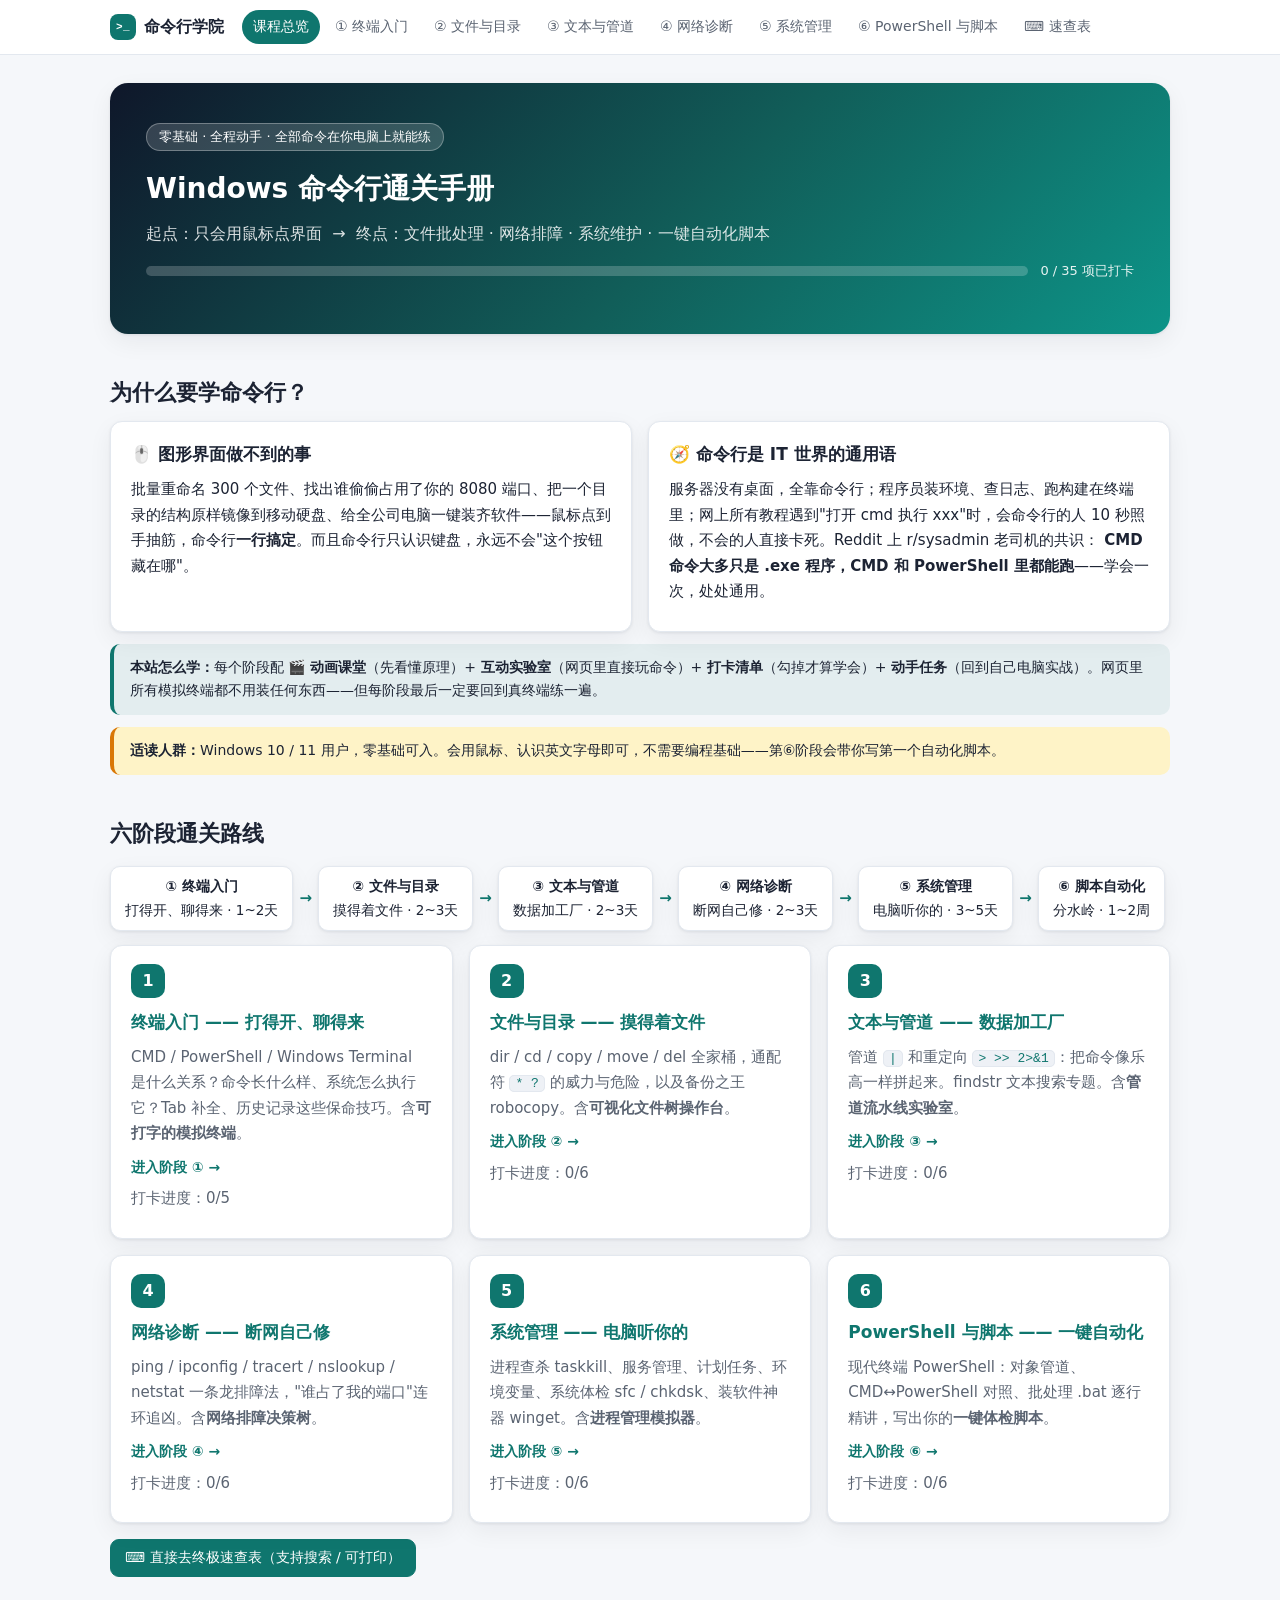
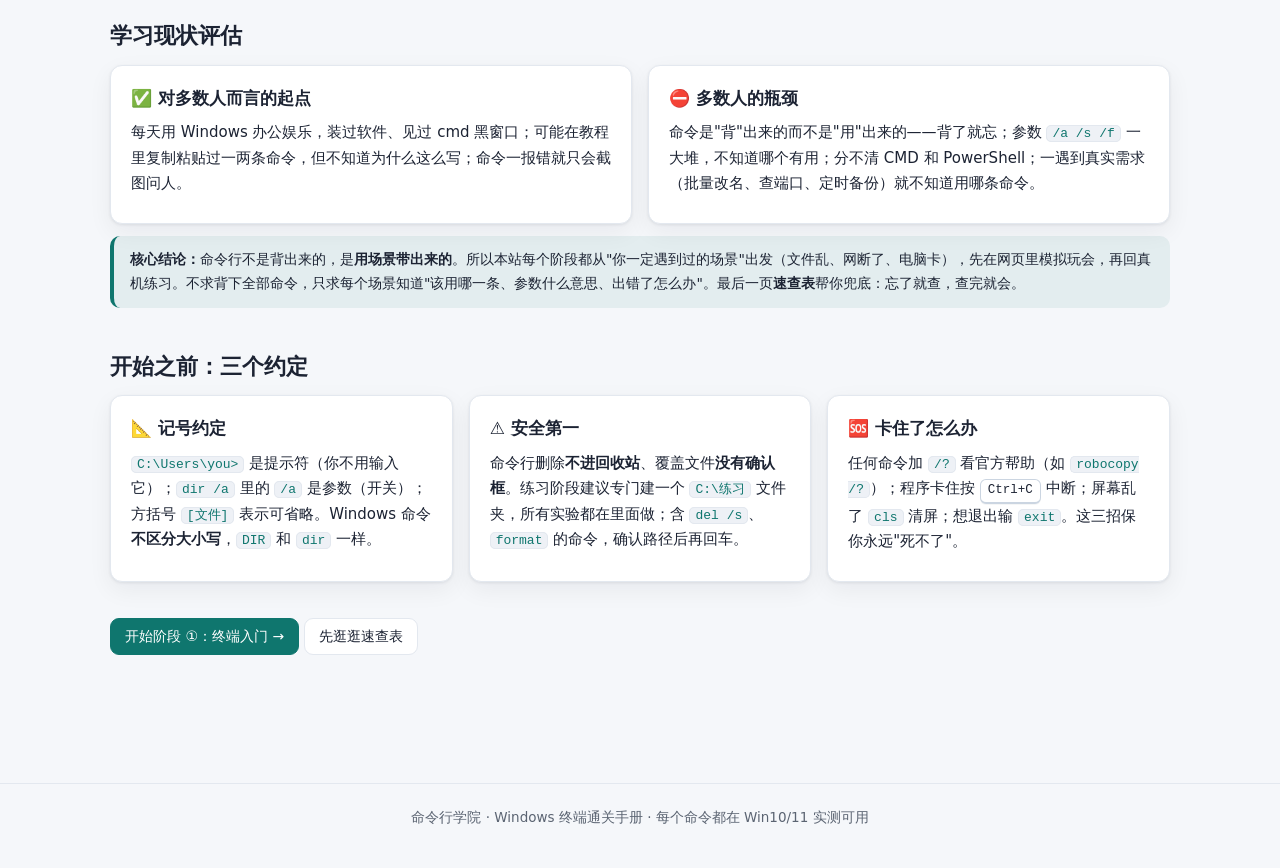
==== index.html @ 2fa5308b "init：命令行学院 · Windows 命令行交互式教学站（8 页静态站）" ====
<!DOCTYPE html>
<html lang="zh-CN">
<head>
<meta charset="UTF-8">
<meta name="viewport" content="width=device-width, initial-scale=1.0">
<title>命令行学院 · Windows 终端通关手册</title>
<link rel="stylesheet" href="assets/style.css">
</head>
<body>

<header class="topbar">
  <div class="bar">
    <span class="brand"><span class="logo">&gt;_</span>命令行学院</span>
    <nav class="nav">
      <a href="index.html">课程总览</a>
      <a href="stage1.html">① 终端入门</a>
      <a href="stage2.html">② 文件与目录</a>
      <a href="stage3.html">③ 文本与管道</a>
      <a href="stage4.html">④ 网络诊断</a>
      <a href="stage5.html">⑤ 系统管理</a>
      <a href="stage6.html">⑥ PowerShell 与脚本</a>
      <a href="cheatsheet.html">⌨ 速查表</a>
    </nav>
  </div>
</header>

<main class="wrap">

  <section class="hero">
    <span class="tag">零基础 · 全程动手 · 全部命令在你电脑上就能练</span>
    <h1>Windows 命令行通关手册</h1>
    <p class="lead">起点：只会用鼠标点界面&nbsp;&nbsp;→&nbsp;&nbsp;终点：文件批处理 · 网络排障 · 系统维护 · 一键自动化脚本</p>
    <div class="pwrap">
      <div class="progress"><div class="fill" data-progress-bar="all"></div></div>
      <span class="plabel" data-progress-label="all">0 / 35 项已打卡</span>
    </div>
  </section>

  <section class="section">
    <h2>为什么要学命令行？</h2>
    <div class="grid g2">
      <div class="card">
        <h3>🖱️ 图形界面做不到的事</h3>
        <p>批量重命名 300 个文件、找出谁偷偷占用了你的 8080 端口、把一个目录的结构原样镜像到移动硬盘、给全公司电脑一键装齐软件——鼠标点到手抽筋，命令行<b>一行搞定</b>。而且命令行只认识键盘，永远不会"这个按钮藏在哪"。</p>
      </div>
      <div class="card">
        <h3>🧭 命令行是 IT 世界的通用语</h3>
        <p>服务器没有桌面，全靠命令行；程序员装环境、查日志、跑构建在终端里；网上所有教程遇到"打开 cmd 执行 xxx"时，会命令行的人 10 秒照做，不会的人直接卡死。Reddit 上 r/sysadmin 老司机的共识：<b> CMD 命令大多只是 .exe 程序，CMD 和 PowerShell 里都能跑</b>——学会一次，处处通用。</p>
      </div>
    </div>
    <div class="callout info">
      <b>本站怎么学：</b>每个阶段配 <b>🎬 动画课堂</b>（先看懂原理）+ <b>互动实验室</b>（网页里直接玩命令）+ <b>打卡清单</b>（勾掉才算学会）+ <b>动手任务</b>（回到自己电脑实战）。网页里所有模拟终端都不用装任何东西——但每阶段最后一定要回到真终端练一遍。
    </div>
    <div class="callout warn">
      <b>适读人群：</b>Windows 10 / 11 用户，零基础可入。会用鼠标、认识英文字母即可，不需要编程基础——第⑥阶段会带你写第一个自动化脚本。
    </div>
  </section>

  <section class="section">
    <h2>六阶段通关路线</h2>
    <div class="flow">
      <span class="fnode"><b>① 终端入门</b>打得开、聊得来 · 1~2天</span><span class="farrow">→</span>
      <span class="fnode"><b>② 文件与目录</b>摸得着文件 · 2~3天</span><span class="farrow">→</span>
      <span class="fnode"><b>③ 文本与管道</b>数据加工厂 · 2~3天</span><span class="farrow">→</span>
      <span class="fnode"><b>④ 网络诊断</b>断网自己修 · 2~3天</span><span class="farrow">→</span>
      <span class="fnode"><b>⑤ 系统管理</b>电脑听你的 · 3~5天</span><span class="farrow">→</span>
      <span class="fnode"><b>⑥ 脚本自动化</b>分水岭 · 1~2周</span>
    </div>
    <div class="grid g3">
      <a class="card stagecard" href="stage1.html">
        <span class="num">1</span>
        <h3>终端入门 —— 打得开、聊得来</h3>
        <p class="muted">CMD / PowerShell / Windows Terminal 是什么关系？命令长什么样、系统怎么执行它？Tab 补全、历史记录这些保命技巧。含<b>可打字的模拟终端</b>。</p>
        <span class="go">进入阶段 ① →</span>
        <p class="muted" style="margin-top:6px">打卡进度：<span data-stage-progress="1">0/5</span></p>
      </a>
      <a class="card stagecard" href="stage2.html">
        <span class="num">2</span>
        <h3>文件与目录 —— 摸得着文件</h3>
        <p class="muted">dir / cd / copy / move / del 全家桶，通配符 <code class="inline">* ?</code> 的威力与危险，以及备份之王 robocopy。含<b>可视化文件树操作台</b>。</p>
        <span class="go">进入阶段 ② →</span>
        <p class="muted" style="margin-top:6px">打卡进度：<span data-stage-progress="2">0/6</span></p>
      </a>
      <a class="card stagecard" href="stage3.html">
        <span class="num">3</span>
        <h3>文本与管道 —— 数据加工厂</h3>
        <p class="muted">管道 <code class="inline">|</code> 和重定向 <code class="inline">&gt; &gt;&gt; 2&gt;&amp;1</code>：把命令像乐高一样拼起来。findstr 文本搜索专题。含<b>管道流水线实验室</b>。</p>
        <span class="go">进入阶段 ③ →</span>
        <p class="muted" style="margin-top:6px">打卡进度：<span data-stage-progress="3">0/6</span></p>
      </a>
      <a class="card stagecard" href="stage4.html">
        <span class="num">4</span>
        <h3>网络诊断 —— 断网自己修</h3>
        <p class="muted">ping / ipconfig / tracert / nslookup / netstat 一条龙排障法，"谁占了我的端口"连环追凶。含<b>网络排障决策树</b>。</p>
        <span class="go">进入阶段 ④ →</span>
        <p class="muted" style="margin-top:6px">打卡进度：<span data-stage-progress="4">0/6</span></p>
      </a>
      <a class="card stagecard" href="stage5.html">
        <span class="num">5</span>
        <h3>系统管理 —— 电脑听你的</h3>
        <p class="muted">进程查杀 taskkill、服务管理、计划任务、环境变量、系统体检 sfc / chkdsk、装软件神器 winget。含<b>进程管理模拟器</b>。</p>
        <span class="go">进入阶段 ⑤ →</span>
        <p class="muted" style="margin-top:6px">打卡进度：<span data-stage-progress="5">0/6</span></p>
      </a>
      <a class="card stagecard" href="stage6.html">
        <span class="num">6</span>
        <h3>PowerShell 与脚本 —— 一键自动化</h3>
        <p class="muted">现代终端 PowerShell：对象管道、CMD↔PowerShell 对照、批处理 .bat 逐行精讲，写出你的<b>一键体检脚本</b>。</p>
        <span class="go">进入阶段 ⑥ →</span>
        <p class="muted" style="margin-top:6px">打卡进度：<span data-stage-progress="6">0/6</span></p>
      </a>
    </div>
    <p style="margin-top:16px">
      <a class="btn primary" href="cheatsheet.html">⌨ 直接去终极速查表（支持搜索 / 可打印）</a>
    </p>
  </section>

  <section class="section">
    <h2>学习现状评估</h2>
    <div class="grid g2">
      <div class="card">
        <h3>✅ 对多数人而言的起点</h3>
        <p>每天用 Windows 办公娱乐，装过软件、见过 cmd 黑窗口；可能在教程里复制粘贴过一两条命令，但不知道为什么这么写；命令一报错就只会截图问人。</p>
      </div>
      <div class="card">
        <h3>⛔ 多数人的瓶颈</h3>
        <p>命令是"背"出来的而不是"用"出来的——背了就忘；参数 <code class="inline">/a /s /f</code> 一大堆，不知道哪个有用；分不清 CMD 和 PowerShell；一遇到真实需求（批量改名、查端口、定时备份）就不知道用哪条命令。</p>
      </div>
    </div>
    <div class="callout info">
      <b>核心结论：</b>命令行不是背出来的，是<b>用场景带出来的</b>。所以本站每个阶段都从"你一定遇到过的场景"出发（文件乱、网断了、电脑卡），先在网页里模拟玩会，再回真机练习。不求背下全部命令，只求每个场景知道"该用哪一条、参数什么意思、出错了怎么办"。最后一页<b>速查表</b>帮你兜底：忘了就查，查完就会。
    </div>
  </section>

  <section class="section">
    <h2>开始之前：三个约定</h2>
    <div class="grid g3">
      <div class="card">
        <h3>📐 记号约定</h3>
        <p><code class="inline">C:\Users\you&gt;</code> 是提示符（你不用输入它）；<code class="inline">dir /a</code> 里的 <code class="inline">/a</code> 是参数（开关）；方括号 <code class="inline">[文件]</code> 表示可省略。Windows 命令<b>不区分大小写</b>，<code class="inline">DIR</code> 和 <code class="inline">dir</code> 一样。</p>
      </div>
      <div class="card">
        <h3>⚠️ 安全第一</h3>
        <p>命令行删除<b>不进回收站</b>、覆盖文件<b>没有确认框</b>。练习阶段建议专门建一个 <code class="inline">C:\练习</code> 文件夹，所有实验都在里面做；含 <code class="inline">del /s</code>、<code class="inline">format</code> 的命令，确认路径后再回车。</p>
      </div>
      <div class="card">
        <h3>🆘 卡住了怎么办</h3>
        <p>任何命令加 <code class="inline">/?</code> 看官方帮助（如 <code class="inline">robocopy /?</code>）；程序卡住按 <kbd class="kbd">Ctrl+C</kbd> 中断；屏幕乱了 <code class="inline">cls</code> 清屏；想退出输 <code class="inline">exit</code>。这三招保你永远"死不了"。</p>
      </div>
    </div>
  </section>

  <p style="margin-top:36px">
    <a class="btn primary" href="stage1.html">开始阶段 ①：终端入门 →</a>
    <a class="btn" href="cheatsheet.html">先逛逛速查表</a>
  </p>
</main>

<footer class="foot">命令行学院 · Windows 终端通关手册 · 每个命令都在 Win10/11 实测可用</footer>
<script src="assets/app.js"></script>
</body>
</html>
---- assets/style.css ----
:root {
  --bg: #f5f7fa;
  --panel: #ffffff;
  --ink: #1c2333;
  --muted: #5b6472;
  --line: #e3e8ef;
  --brand: #0f766e;
  --brand-soft: rgba(15, 118, 110, 0.08);
  --brand-ink: #ffffff;
  --green: #0e9f6e;
  --warn: #d97706;
  --danger: #dc2626;
  --yellow: #ca8a04;
  --code-bg: #0f172a;
  --code-ink: #e2e8f0;
  --radius: 12px;
  --shadow: 0 1px 3px rgba(16, 24, 40, .08), 0 8px 24px rgba(16, 24, 40, .06);
}
* { box-sizing: border-box; }
html { scroll-behavior: smooth; }
body {
  margin: 0;
  background: var(--bg);
  color: var(--ink);
  font-family: "Segoe UI", "PingFang SC", "Microsoft YaHei", system-ui, sans-serif;
  font-size: 15px;
  line-height: 1.7;
}
a { color: var(--brand); text-decoration: none; }
a:hover { text-decoration: underline; }
h1 { font-size: 28px; margin: 0 0 8px; }
h2 { font-size: 22px; margin: 0 0 10px; }
h3 { font-size: 17px; margin: 0 0 8px; }
p { margin: 8px 0; }
.muted { color: var(--muted); }
.lead { font-size: 16px; color: var(--muted); margin: 6px 0 0; }

/* ---------- layout ---------- */
.topbar {
  position: sticky; top: 0; z-index: 50;
  background: rgba(255, 255, 255, .92);
  backdrop-filter: blur(8px);
  border-bottom: 1px solid var(--line);
}
.topbar .bar {
  max-width: 1100px; margin: 0 auto; padding: 10px 20px;
  display: flex; align-items: center; gap: 18px; flex-wrap: wrap;
}
.brand { font-weight: 700; font-size: 16px; color: var(--ink); display: flex; align-items: center; gap: 8px; }
.brand .logo {
  width: 26px; height: 26px; border-radius: 8px; background: var(--brand);
  color: #fff; display: inline-flex; align-items: center; justify-content: center;
  font-size: 11px; font-weight: 700; font-family: Consolas, monospace; letter-spacing: .5px;
}
.nav { display: flex; gap: 4px; flex-wrap: wrap; }
.nav a {
  padding: 5px 11px; border-radius: 999px; color: var(--muted); font-size: 14px;
}
.nav a:hover { background: var(--brand-soft); text-decoration: none; color: var(--brand); }
.nav a.active { background: var(--brand); color: #fff; }
.wrap { max-width: 1100px; margin: 0 auto; padding: 28px 20px 60px; }
.section { margin-top: 40px; }
.grid { display: grid; gap: 16px; }
.g2 { grid-template-columns: 1fr 1fr; }
.g3 { grid-template-columns: repeat(3, 1fr); }
@media (max-width: 800px) { .g2, .g3 { grid-template-columns: 1fr; } }

/* ---------- components ---------- */
.card {
  background: var(--panel); border: 1px solid var(--line);
  border-radius: var(--radius); box-shadow: var(--shadow);
  padding: 18px 20px;
}
.card h3 { display: flex; align-items: center; gap: 8px; }
.hero {
  background: linear-gradient(135deg, #0f172a 0%, #115e59 55%, #0d9488 100%);
  color: #fff; border-radius: 18px; padding: 40px 36px; box-shadow: var(--shadow);
}
.hero h1 { color: #fff; }
.hero .lead { color: rgba(255, 255, 255, .85); }
.hero .tag { display: inline-block; background: rgba(255,255,255,.16); border: 1px solid rgba(255,255,255,.3); padding: 2px 12px; border-radius: 999px; font-size: 13px; margin-bottom: 14px; }
.hero .pwrap .progress { background: rgba(255,255,255,.2); }
.hero .plabel { color: rgba(255, 255, 255, .9); }

.chip {
  display: inline-block; background: var(--brand-soft); color: var(--brand);
  border-radius: 999px; padding: 1px 10px; font-size: 12.5px; margin: 2px 4px 2px 0;
}
.btn {
  display: inline-flex; align-items: center; gap: 6px;
  background: var(--panel); color: var(--ink);
  border: 1px solid var(--line); border-radius: 9px;
  padding: 6px 14px; font-size: 14px; cursor: pointer;
}
.btn:hover { border-color: var(--brand); color: var(--brand); }
.btn.primary { background: var(--brand); border-color: var(--brand); color: #fff; }
.btn.primary:hover { opacity: .9; color: #fff; }
.btn:disabled { opacity: .45; cursor: not-allowed; }
.btn.sm { padding: 3px 10px; font-size: 13px; border-radius: 7px; }

.pwrap { display: flex; align-items: center; gap: 12px; margin: 12px 0; }
.progress { flex: 1; height: 10px; background: #e9edf3; border-radius: 999px; overflow: hidden; }
.progress .fill { height: 100%; width: 0; background: var(--brand); border-radius: 999px; transition: width .35s; }
.plabel { font-size: 13px; color: var(--muted); white-space: nowrap; }

.check label {
  display: flex; gap: 9px; align-items: flex-start;
  padding: 7px 10px; border-radius: 9px; cursor: pointer;
}
.check label:hover { background: var(--brand-soft); }
.check input { margin-top: 4px; accent-color: var(--brand); width: 15px; height: 15px; flex: none; }
.check input:checked + span { color: var(--muted); }

pre.code {
  background: var(--code-bg); color: var(--code-ink);
  border-radius: 10px; padding: 14px 16px; overflow-x: auto;
  font-family: Consolas, "Cascadia Code", "Courier New", monospace;
  font-size: 13px; line-height: 1.65; margin: 10px 0;
}
pre.code .cm { color: #94a3b8; }
pre.code .kw { color: #5eead4; }
pre.code .st { color: #fbbf24; }
code.inline {
  background: #eef1f6; border: 1px solid var(--line); border-radius: 5px;
  padding: 0 5px; font-family: Consolas, monospace; font-size: 13px; color: #0f766e;
}
.callout { border-radius: 10px; padding: 12px 16px; margin: 12px 0; font-size: 14px; }
.callout.info { background: var(--brand-soft); border-left: 4px solid var(--brand); }
.callout.warn { background: #fef3c7; border-left: 4px solid var(--warn); }
.callout.ok { background: #d1fae5; border-left: 4px solid var(--green); }

table.tbl { width: 100%; border-collapse: collapse; font-size: 14px; }
table.tbl th, table.tbl td { text-align: left; padding: 9px 12px; border-bottom: 1px solid var(--line); vertical-align: top; }
table.tbl th { color: var(--muted); font-weight: 600; white-space: nowrap; }
table.tbl td code.inline { white-space: nowrap; }

.tabs { display: flex; gap: 6px; flex-wrap: wrap; margin-bottom: 12px; }
.tabs .tab {
  border: 1px solid var(--line); background: var(--panel); color: var(--muted);
  border-radius: 999px; padding: 5px 15px; font-size: 14px; cursor: pointer;
}
.tabs .tab.active { background: var(--brand); border-color: var(--brand); color: #fff; }
.tabpanel[hidden] { display: none; }

details.acc { border: 1px solid var(--line); border-radius: 10px; background: var(--panel); margin-bottom: 10px; overflow: hidden; }
details.acc summary {
  padding: 11px 16px; cursor: pointer; font-weight: 600; list-style: none;
  display: flex; align-items: center; gap: 10px; user-select: none;
}
details.acc summary::-webkit-details-marker { display: none; }
details.acc summary::before { content: "+"; color: var(--brand); font-weight: 700; width: 14px; }
details.acc[open] summary::before { content: "−"; }
details.acc[open] summary { border-bottom: 1px solid var(--line); background: var(--brand-soft); }
details.acc .acc-body { padding: 12px 16px; font-size: 14px; }

.stagecard { position: relative; display: block; }
.stagecard .num {
  width: 34px; height: 34px; border-radius: 10px; background: var(--brand);
  color: #fff; font-weight: 700; display: inline-flex; align-items: center; justify-content: center;
  font-size: 16px; margin-bottom: 10px;
}
.stagecard h3 { display: block; }
.stagecard .go { margin-top: 10px; font-size: 14px; font-weight: 600; }

.flow { display: flex; align-items: center; gap: 6px; flex-wrap: wrap; margin: 14px 0; }
.flow .fnode {
  background: var(--panel); border: 1px solid var(--line); border-radius: 10px;
  padding: 8px 14px; font-size: 13.5px; text-align: center; box-shadow: var(--shadow);
}
.flow .fnode b { display: block; font-size: 14px; }
.flow .farrow { color: var(--brand); font-weight: 700; }

.foot { border-top: 1px solid var(--line); margin-top: 60px; padding: 22px 20px 40px; text-align: center; color: var(--muted); font-size: 13.5px; }

/* ---------- 终端窗口组件 ---------- */
.term { background: #0c121f; border-radius: 12px; overflow: hidden; box-shadow: var(--shadow); border: 1px solid #1d2a45; }
.term-bar { display: flex; align-items: center; gap: 6px; padding: 8px 12px; background: #101a2e; border-bottom: 1px solid #1d2a45; }
.term-bar .tdot { width: 10px; height: 10px; border-radius: 50%; }
.term-bar .ttitle { flex: 1; text-align: center; color: #8fa3c8; font-size: 12.5px; font-family: Consolas, monospace; overflow: hidden; text-overflow: ellipsis; white-space: nowrap; }
.term-body {
  padding: 12px 16px; min-height: 60px; max-height: 380px; overflow-y: auto;
  font-family: Consolas, "Cascadia Code", monospace; font-size: 13px; line-height: 1.7; color: #d7e3f8; white-space: pre-wrap; word-break: break-all;
}
.term-body .pr { color: #5eead4; font-weight: 600; }
.term-body .cm { color: #64748b; }
.term-body .hl { color: #fbbf24; }
.term-body .err { color: #f87171; }
.term-body .ok { color: #4ade80; }
.term-in { display: flex; align-items: center; gap: 8px; padding: 10px 16px; border-top: 1px solid #1d2a45; background: #0e1626; }
.term-in .pr { color: #5eead4; font-family: Consolas, monospace; font-size: 13px; font-weight: 600; white-space: nowrap; }
.term-in input {
  flex: 1; background: transparent; border: none; outline: none; color: #e2e8f0;
  font-family: Consolas, monospace; font-size: 13px;
}
.term-in input::placeholder { color: #475569; }

.kbd {
  display: inline-block; border: 1px solid #cbd5e1; border-bottom-width: 2.5px; border-radius: 6px;
  background: #fff; padding: 0 7px; font-family: Consolas, monospace; font-size: 12.5px; color: var(--ink);
  box-shadow: 0 1px 0 rgba(16,24,40,.04); white-space: nowrap;
}

.tree {
  font-family: Consolas, monospace; font-size: 13px; line-height: 1.8;
  background: var(--code-bg); color: var(--code-ink); border-radius: 10px;
  padding: 14px 18px; overflow-x: auto; white-space: pre;
}
.tree .d { color: #5eead4; font-weight: 600; }
.tree .f { color: #e2e8f0; }
.tree .hidden { color: #64748b; }
.tree .mark { color: #fbbf24; }

/* 命令解剖台 */
.anat { cursor: pointer; border-radius: 4px; padding: 1px 3px; }
.anat:hover { background: var(--brand-soft); }
.anat.on { background: var(--brand-soft); outline: 1px solid var(--brand); }
.anat-box { font-family: Consolas, monospace; font-size: 13px; line-height: 1.9; background: var(--code-bg); color: var(--code-ink); border-radius: 10px; padding: 14px 16px; overflow-x: auto; white-space: pre-wrap; word-break: break-word; }
.anat-box .k { color: #5eead4; }

/* 管道实验室 */
.plstage {
  background: #0d1526; border: 1px solid #233256; border-radius: 10px;
  padding: 8px 12px; font-family: Consolas, monospace; font-size: 12.5px; color: #c9d6f5;
  transition: all .3s; min-width: 130px; text-align: center;
}
.plstage.on { border-color: var(--brand); color: #fff; box-shadow: 0 0 12px rgba(15, 118, 110, .45); }
.plstage .lb { display: block; color: #64748b; font-size: 11px; margin-bottom: 2px; }
.plrow { display: flex; align-items: center; gap: 8px; flex-wrap: wrap; justify-content: center; margin: 10px 0; }
.plarrow { color: var(--brand); font-weight: 700; font-size: 16px; }

/* 输出行高亮 */
.outline-table td.hit { background: var(--brand-soft); }
.ln { display: block; padding: 1px 4px; border-radius: 4px; }
.ln.on { background: var(--brand-soft); outline: 1px solid var(--brand); }

/* 进程表 */
.ptable { width: 100%; border-collapse: collapse; font-family: Consolas, monospace; font-size: 12.5px; }
.ptable th, .ptable td { text-align: left; padding: 6px 10px; border-bottom: 1px solid #1d2a45; }
.ptable th { color: #8fa3c8; font-weight: 600; }
.ptable tbody tr { transition: opacity .5s; color: #d7e3f8; }
.ptable tbody tr.dead { opacity: .28; text-decoration: line-through; }
.ptable tbody tr.pick { background: var(--brand-soft); outline: 1px solid var(--brand); }

/* 决策树 / 排障步骤 */
.dx { display: flex; flex-direction: column; gap: 0; }
.dx-step { position: relative; padding: 0 0 18px 30px; }
.dx-step::before {
  content: ""; position: absolute; left: 9px; top: 6px; bottom: -2px;
  width: 2px; background: var(--line);
}
.dx-step:last-child::before { display: none; }
.dx-step .dot {
  position: absolute; left: 0; top: 4px; width: 20px; height: 20px; border-radius: 50%;
  background: var(--panel); border: 2px solid var(--line); color: var(--muted);
  font-size: 11px; font-weight: 700; display: flex; align-items: center; justify-content: center;
}
.dx-step.done .dot { border-color: var(--green); background: #d1fae5; color: #065f46; }
.dx-step.bad .dot { border-color: var(--danger); background: #fee2e2; color: #991b1b; }
.dx-step.on .dot { border-color: var(--brand); color: var(--brand); }

/* quiz / lab */
.opts { display: flex; flex-wrap: wrap; gap: 8px; margin: 10px 0; }
.opt {
  border: 1px solid var(--line); background: var(--panel); border-radius: 9px;
  padding: 6px 14px; font-size: 14px; cursor: pointer;
}
.opt:hover { border-color: var(--brand); }
.opt.correct { background: #d1fae5; border-color: var(--green); color: #065f46; font-weight: 600; }
.opt.wrong { background: #fee2e2; border-color: var(--danger); color: #991b1b; }
.explain { border-radius: 9px; padding: 10px 14px; font-size: 13.5px; margin-top: 8px; background: #f1f5f9; border-left: 4px solid var(--brand); }
.explain.good { background: #d1fae5; border-left-color: var(--green); }
.explain.bad { background: #fee2e2; border-left-color: var(--danger); }

.lab-grid { display: grid; grid-template-columns: 1fr 1fr; gap: 16px; }
@media (max-width: 800px) { .lab-grid { grid-template-columns: 1fr; } }
.switchline { display: flex; align-items: center; gap: 9px; padding: 7px 4px; cursor: pointer; }
.switchline input { accent-color: var(--brand); width: 16px; height: 16px; }
.switchline .hint { color: var(--muted); font-size: 12.5px; }
.req-view {
  font-family: Consolas, monospace; font-size: 12.5px; background: #f8fafc;
  border: 1px solid var(--line); border-radius: 9px; padding: 10px 14px; white-space: pre-wrap; word-break: break-all;
}

/* stepper / 对照表 */
.stepper { display: flex; gap: 0; margin-bottom: 16px; }
.stepper .st {
  flex: 1; text-align: center; padding: 9px 6px; cursor: pointer;
  border-bottom: 3px solid var(--line); color: var(--muted); font-size: 14px; font-weight: 600;
  background: none; border-top: none; border-left: none; border-right: none;
}
.stepper .st.active { border-bottom-color: var(--brand); color: var(--brand); }
.range-row { display: flex; align-items: center; gap: 12px; margin: 10px 0; }
.range-row label { width: 150px; flex: none; font-size: 14px; }
.range-row .val { width: 70px; font-weight: 700; font-variant-numeric: tabular-nums; }
.range-row input[type="range"] { flex: 1; accent-color: var(--brand); }
input[type="range"] { accent-color: var(--brand); }

/* ---------- 动画课堂播放器 ---------- */
.lesson { background: #0b1220; border-radius: 16px; overflow: hidden; box-shadow: var(--shadow); }
.lesson .screen { position: relative; }
.lesson-cap { background: #0d1526; color: #e8eefc; padding: 12px 22px; text-align: center; font-size: 15px; min-height: 54px; display: flex; align-items: center; justify-content: center; border-top: 1px solid #1d2a45; line-height: 1.6; }
.lesson-chrome { display: flex; align-items: center; gap: 8px; padding: 10px 14px; background: #0e1526; border-top: 1px solid #1d2a45; flex-wrap: wrap; }
.pbtn { background: #1b2740; border: 1px solid #2b3a5c; color: #dbe6ff; border-radius: 8px; min-width: 34px; height: 30px; cursor: pointer; font-size: 13px; padding: 0 9px; }
.pbtn.big { width: 44px; height: 34px; font-size: 15px; }
.pbtn:hover { border-color: var(--brand); }
.lesson .tl { flex: 1; min-width: 160px; height: 8px; background: #1b2740; border-radius: 99px; position: relative; cursor: pointer; }
.lesson .tl .fill { position: absolute; left: 0; top: 0; bottom: 0; width: 0; background: var(--brand); border-radius: 99px; }
.lesson .tl .dot { position: absolute; top: 50%; width: 7px; height: 7px; border-radius: 50%; background: #44547c; transform: translate(-50%, -50%); }
.lesson .tl .dot.past { background: #8fb0ff; }
.lesson .time { font-size: 12.5px; color: #9fb0d8; font-variant-numeric: tabular-nums; white-space: nowrap; }
.lesson .scene-lb { font-size: 12.5px; color: #9fb0d8; white-space: nowrap; }
.lesson-cover { position: absolute; inset: 0; background: rgba(7, 11, 22, .84); display: flex; flex-direction: column; align-items: center; justify-content: center; gap: 10px; cursor: pointer; transition: opacity .4s; z-index: 5; }
.lesson-cover.hide { opacity: 0; pointer-events: none; }
.cover-play { width: 64px; height: 64px; border-radius: 50%; background: var(--brand); color: #fff; display: flex; align-items: center; justify-content: center; font-size: 24px; box-shadow: 0 0 0 10px rgba(15, 118, 110, .25); }
.cover-t { color: #fff; font-weight: 700; font-size: 18px; }
.cover-d { color: #9fb0d8; font-size: 13px; }

/* 剧场通用 */
.theater { position: relative; padding: 20px; min-height: 380px; color: #e6ecfc; font-size: 14px; background: radial-gradient(1200px 500px at 50% -100px, #14203c 0%, #0b1220 60%); }
.theater .panel { background: #111a30; border: 1px solid #233256; border-radius: 12px; padding: 14px 16px; transition: border-color .5s, box-shadow .5s, opacity .5s; }
.theater .panel.on { border-color: var(--brand); box-shadow: 0 0 0 1px rgba(15, 118, 110, .6), 0 0 26px rgba(15, 118, 110, .28); }
.theater .panel.good { border-color: var(--green); box-shadow: 0 0 0 1px rgba(14, 159, 110, .6), 0 0 26px rgba(14, 159, 110, .22); }
.theater .panel.dim { opacity: .4; }
.theater h4 { margin: 0 0 10px; font-size: 13.5px; color: #aebadb; font-weight: 600; }
.theater .pill { display: inline-block; background: #1b2740; border: 1px solid #2b3a5c; border-radius: 999px; padding: 2px 12px; font-size: 12.5px; color: #c9d6f5; margin: 3px 4px 3px 0; transition: all .5s; }
.theater .pill.good { background: #0e3b2e; border-color: var(--green); color: #8ee6c5; }
.theater .pill.bad { background: #3d1420; border-color: var(--danger); color: #ffb3c0; }
.theater .pill.warn { background: #3b2c0e; border-color: var(--warn); color: #ffd98e; }
.theater .pill.on { border-color: var(--brand); color: #fff; box-shadow: 0 0 12px rgba(15, 118, 110, .5); }
.theater .env { display: inline-flex; align-items: center; justify-content: center; background: #1b2740; border: 1px solid #2b3a5c; border-radius: 10px; padding: 6px 12px; font-size: 12.5px; color: #e6ecfc; }
.theater .note { margin-top: 12px; text-align: center; color: #9fb0d8; font-size: 13px; min-height: 20px; }
.theater .row { display: flex; gap: 14px; align-items: stretch; }
.theater .col { flex: 1; min-width: 0; }
.theater .center-x { text-align: center; }
@media (max-width: 800px) { .theater .row { flex-direction: column; } }

.addrbox { background: #0d1526; border: 1px solid #233256; border-radius: 8px; padding: 6px 10px; font-family: Consolas, monospace; font-size: 12.5px; color: #c9d6f5; margin-bottom: 10px; min-height: 32px; word-break: break-all; }
.th-screen { background: #0d1526; border: 1px solid #233256; border-radius: 8px; padding: 10px 12px; min-height: 120px; font-size: 13px; color: #c9d6f5; white-space: pre-line; }
.th-pipe { position: relative; border: 1px dashed #233256; border-radius: 12px; height: 160px; }
.th-pipe .env { position: absolute; left: 6%; top: 42%; transition: left 1.1s ease, opacity .5s; }
.th-code { font-family: Consolas, monospace; font-size: 12px; line-height: 1.75; color: #c9d6f5; white-space: pre-wrap; margin: 0; word-break: break-all; min-height: 130px; }
.th-mono { font-family: Consolas, monospace; font-size: 12.5px; white-space: pre-wrap; color: #c9d6f5; line-height: 1.8; min-height: 150px; word-break: break-all; }
.st-badge { font-size: 24px; font-weight: 800; font-family: Consolas, monospace; min-height: 34px; }
.st-badge.good { color: #4ade80; }
.st-badge.bad { color: #f87171; }
.st-badge.warn { color: #fbbf24; }
.tnode { display: block; background: #1b2740; border: 1px solid #2b3a5c; border-radius: 8px; padding: 3px 10px; font-size: 12.5px; color: #c9d6f5; margin: 4px 0; font-family: Consolas, monospace; transition: all .5s; width: fit-content; }
.tnode.on { border-color: var(--brand); color: #fff; }
.tnode.good { border-color: var(--green); background: #0e3b2e; color: #8ee6c5; }
.tnode.grow { animation: tn-grow .5s both; }
@keyframes tn-grow { from { opacity: 0; transform: translateY(6px); } to { opacity: 1; transform: none; } }
.th-tr { display: flex; justify-content: space-between; gap: 10px; border-bottom: 1px dashed #233256; padding: 5px 2px; font-size: 13px; color: #c9d6f5; min-height: 28px; align-items: center; }
.objcard { display: inline-block; background: #1b2740; border: 1px solid #2b3a5c; border-radius: 9px; padding: 5px 9px; font-family: Consolas, monospace; font-size: 11.5px; color: #c9d6f5; margin: 3px; transition: all .4s; }
.objcard .oname { color: #5eead4; font-weight: 700; }
.objcard .prop { color: #8fa3c8; }
.objcard.on { border-color: var(--brand); box-shadow: 0 0 10px rgba(15,118,110,.4); }
.objcard.drop { opacity: .18; filter: grayscale(1); }

/* 速查表 */
.filter-row { position: sticky; top: 58px; z-index: 40; background: var(--bg); padding: 10px 0; }
.filter-row input {
  width: 100%; padding: 10px 16px; border: 1px solid var(--line); border-radius: 10px;
  font-size: 15px; outline: none; background: var(--panel); box-shadow: var(--shadow);
}
.filter-row input:focus { border-color: var(--brand); }
.cheat table.tbl { margin-bottom: 6px; }
.cheat tbody tr.hide { display: none; }
@media print {
  .topbar, .foot, .filter-row, .noprint { display: none !important; }
  body { background: #fff; }
  .wrap { max-width: 100%; padding: 0; }
  section { page-break-inside: avoid; }
}
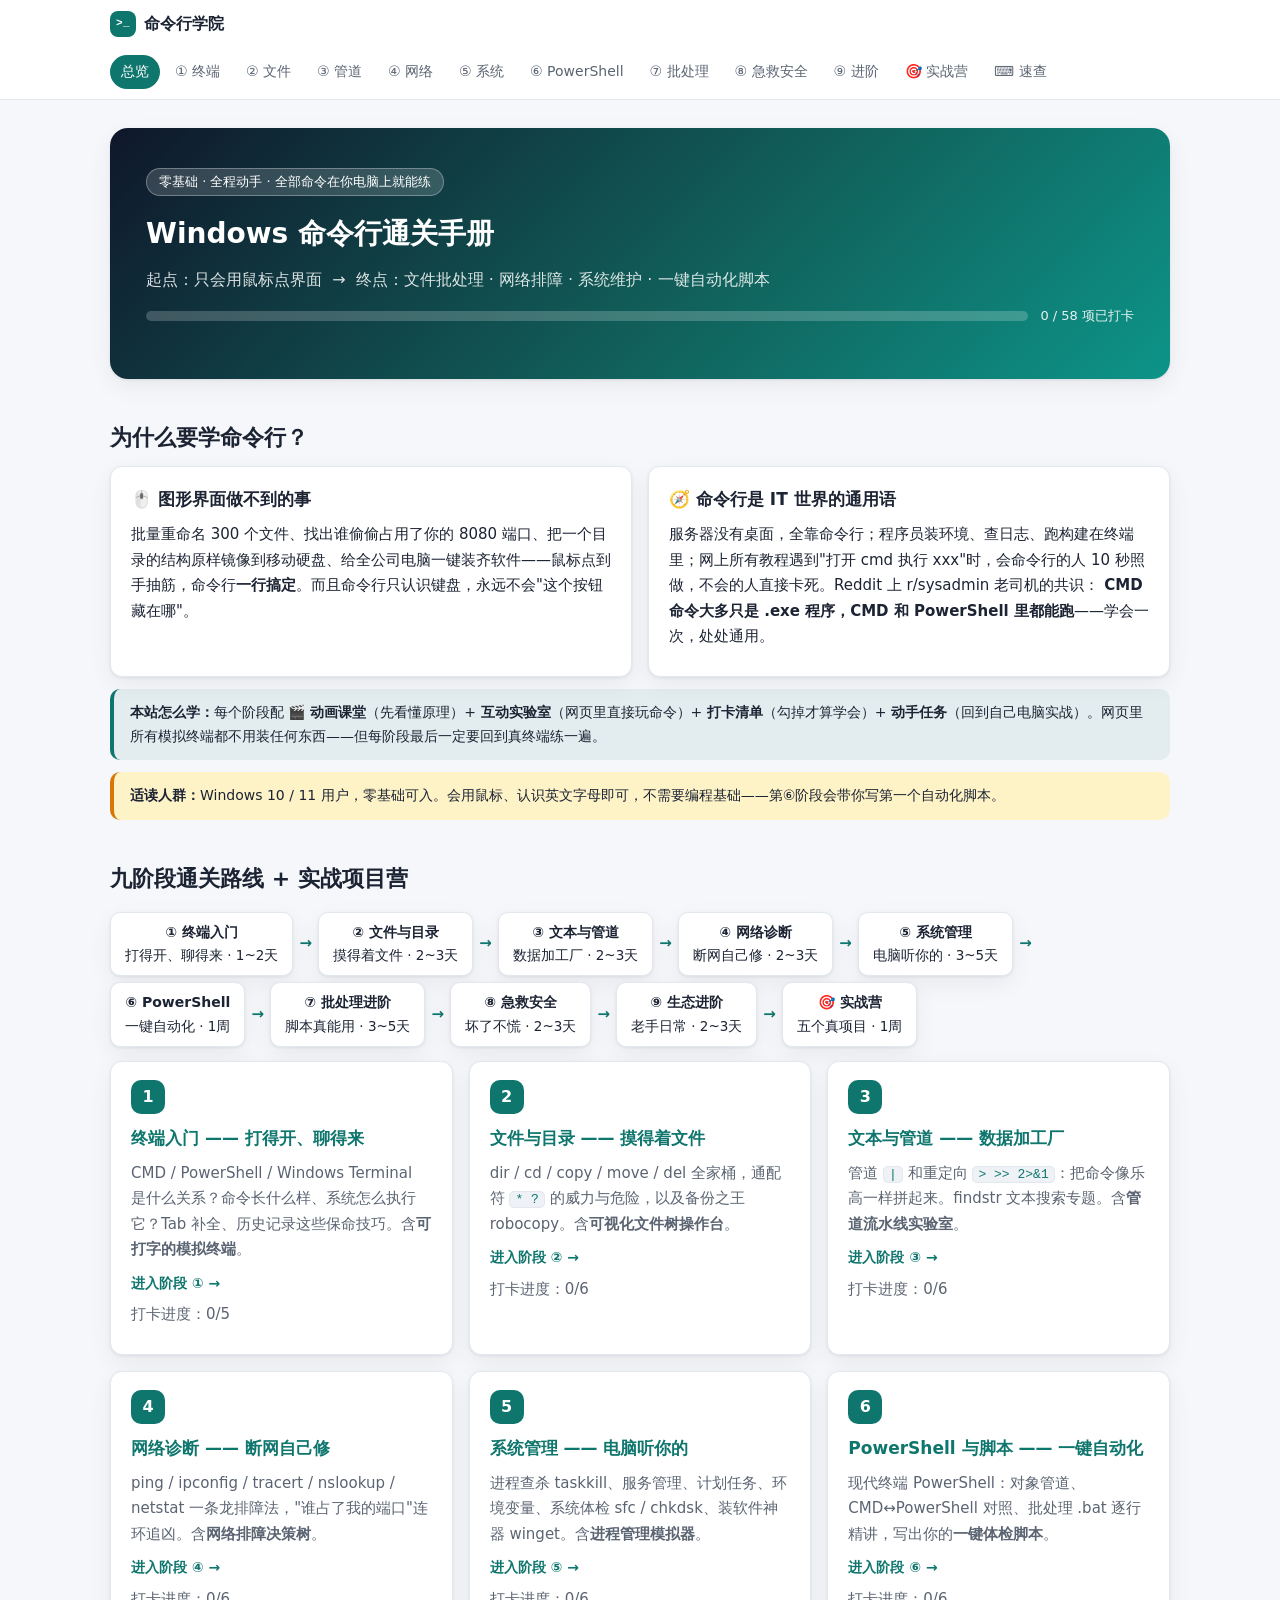
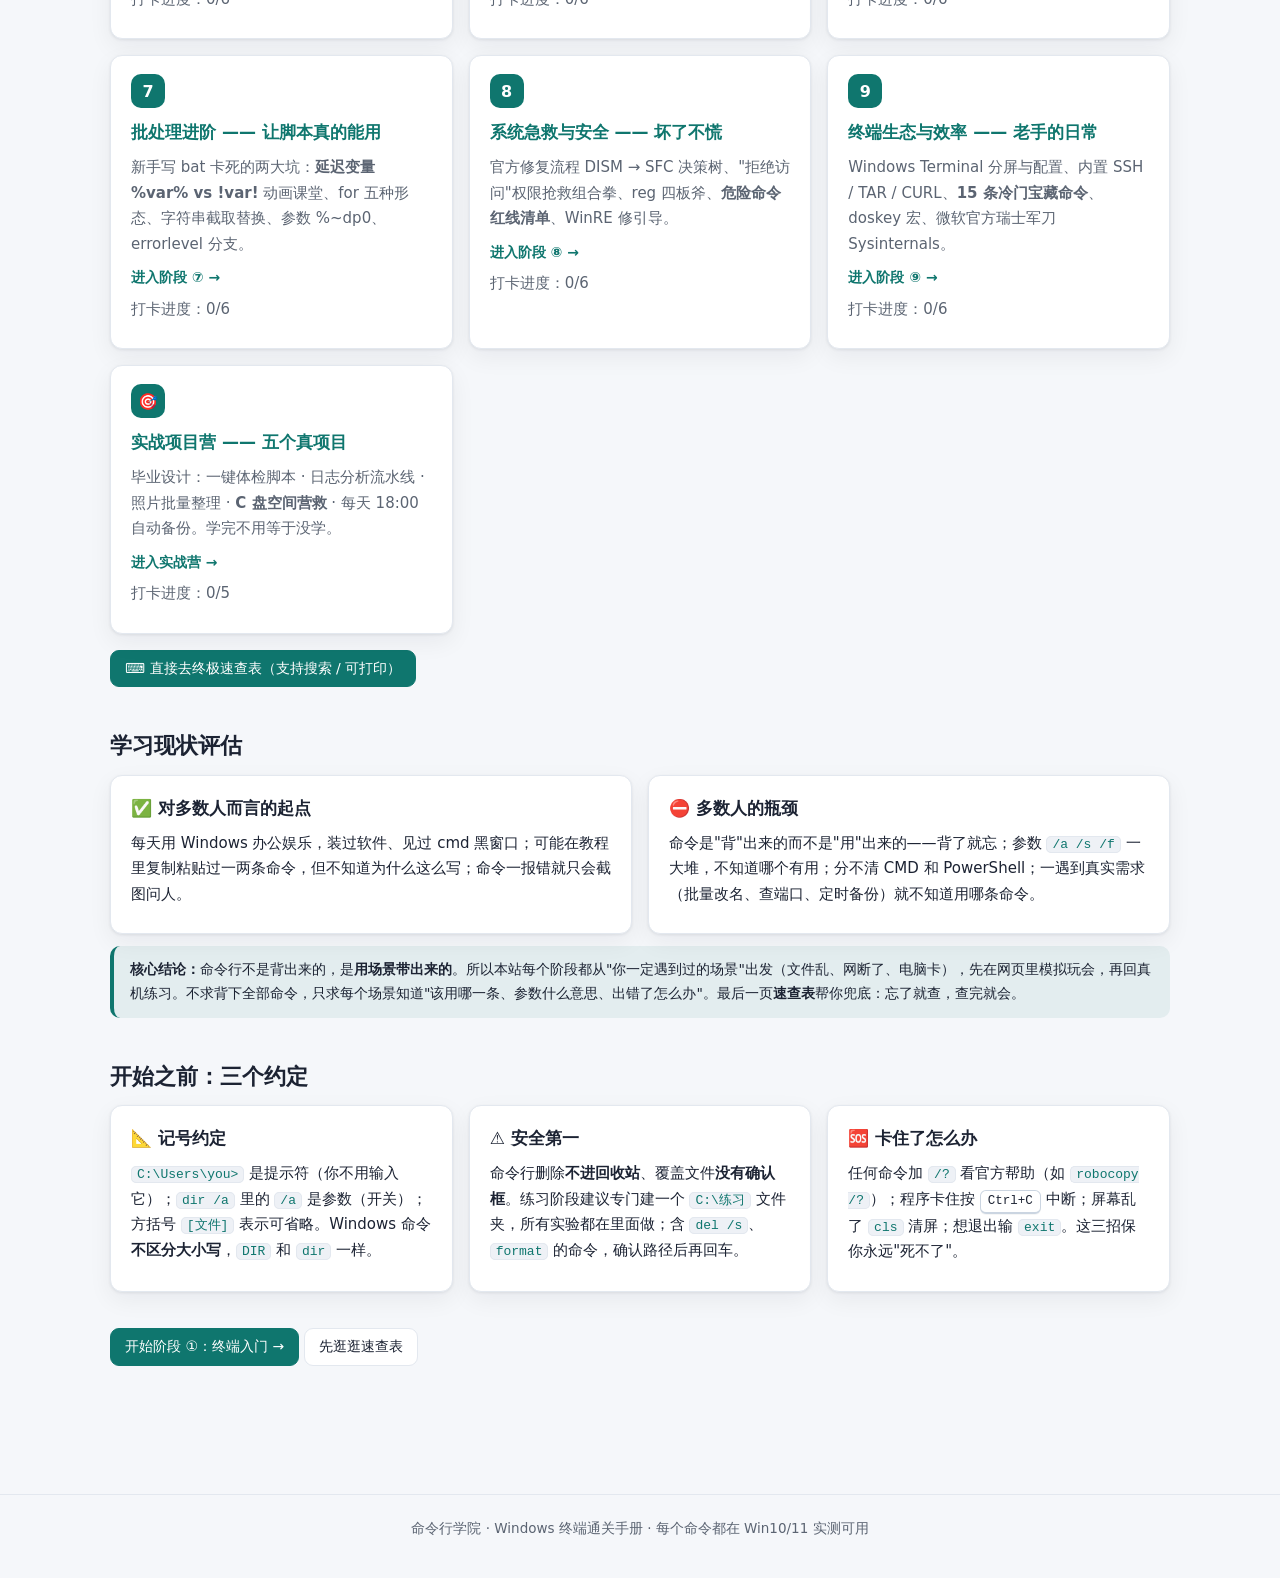
==== commit 8f46037d: "扩充课程：新增阶段⑦批处理⑧急救⑨生态与实战项目营，动画课堂加 TTS 语音讲解，速查表扩到 14 节" ====
--- a/index.html
+++ b/index.html
@@ -12,14 +12,18 @@
   <div class="bar">
     <span class="brand"><span class="logo">&gt;_</span>命令行学院</span>
     <nav class="nav">
-      <a href="index.html">课程总览</a>
-      <a href="stage1.html">① 终端入门</a>
-      <a href="stage2.html">② 文件与目录</a>
-      <a href="stage3.html">③ 文本与管道</a>
-      <a href="stage4.html">④ 网络诊断</a>
-      <a href="stage5.html">⑤ 系统管理</a>
-      <a href="stage6.html">⑥ PowerShell 与脚本</a>
-      <a href="cheatsheet.html">⌨ 速查表</a>
+      <a href="index.html">总览</a>
+      <a href="stage1.html">① 终端</a>
+      <a href="stage2.html">② 文件</a>
+      <a href="stage3.html">③ 管道</a>
+      <a href="stage4.html">④ 网络</a>
+      <a href="stage5.html">⑤ 系统</a>
+      <a href="stage6.html">⑥ PowerShell</a>
+      <a href="stage7.html">⑦ 批处理</a>
+      <a href="stage8.html">⑧ 急救安全</a>
+      <a href="stage9.html">⑨ 进阶</a>
+      <a href="projects.html">🎯 实战营</a>
+      <a href="cheatsheet.html">⌨ 速查</a>
     </nav>
   </div>
 </header>
@@ -32,7 +36,7 @@
     <p class="lead">起点：只会用鼠标点界面&nbsp;&nbsp;→&nbsp;&nbsp;终点：文件批处理 · 网络排障 · 系统维护 · 一键自动化脚本</p>
     <div class="pwrap">
       <div class="progress"><div class="fill" data-progress-bar="all"></div></div>
-      <span class="plabel" data-progress-label="all">0 / 35 项已打卡</span>
+      <span class="plabel" data-progress-label="all">0 / 58 项已打卡</span>
     </div>
   </section>
 
@@ -57,14 +61,18 @@
   </section>
 
   <section class="section">
-    <h2>六阶段通关路线</h2>
+    <h2>九阶段通关路线 + 实战项目营</h2>
     <div class="flow">
       <span class="fnode"><b>① 终端入门</b>打得开、聊得来 · 1~2天</span><span class="farrow">→</span>
       <span class="fnode"><b>② 文件与目录</b>摸得着文件 · 2~3天</span><span class="farrow">→</span>
       <span class="fnode"><b>③ 文本与管道</b>数据加工厂 · 2~3天</span><span class="farrow">→</span>
       <span class="fnode"><b>④ 网络诊断</b>断网自己修 · 2~3天</span><span class="farrow">→</span>
       <span class="fnode"><b>⑤ 系统管理</b>电脑听你的 · 3~5天</span><span class="farrow">→</span>
-      <span class="fnode"><b>⑥ 脚本自动化</b>分水岭 · 1~2周</span>
+      <span class="fnode"><b>⑥ PowerShell</b>一键自动化 · 1周</span><span class="farrow">→</span>
+      <span class="fnode"><b>⑦ 批处理进阶</b>脚本真能用 · 3~5天</span><span class="farrow">→</span>
+      <span class="fnode"><b>⑧ 急救安全</b>坏了不慌 · 2~3天</span><span class="farrow">→</span>
+      <span class="fnode"><b>⑨ 生态进阶</b>老手日常 · 2~3天</span><span class="farrow">→</span>
+      <span class="fnode"><b>🎯 实战营</b>五个真项目 · 1周</span>
     </div>
     <div class="grid g3">
       <a class="card stagecard" href="stage1.html">
@@ -108,6 +116,34 @@
         <p class="muted">现代终端 PowerShell：对象管道、CMD↔PowerShell 对照、批处理 .bat 逐行精讲，写出你的<b>一键体检脚本</b>。</p>
         <span class="go">进入阶段 ⑥ →</span>
         <p class="muted" style="margin-top:6px">打卡进度：<span data-stage-progress="6">0/6</span></p>
+      </a>
+      <a class="card stagecard" href="stage7.html">
+        <span class="num">7</span>
+        <h3>批处理进阶 —— 让脚本真的能用</h3>
+        <p class="muted">新手写 bat 卡死的两大坑：<b>延迟变量 %var% vs !var!</b> 动画课堂、for 五种形态、字符串截取替换、参数 %~dp0、errorlevel 分支。</p>
+        <span class="go">进入阶段 ⑦ →</span>
+        <p class="muted" style="margin-top:6px">打卡进度：<span data-stage-progress="7">0/6</span></p>
+      </a>
+      <a class="card stagecard" href="stage8.html">
+        <span class="num">8</span>
+        <h3>系统急救与安全 —— 坏了不慌</h3>
+        <p class="muted">官方修复流程 DISM → SFC 决策树、"拒绝访问"权限抢救组合拳、reg 四板斧、<b>危险命令红线清单</b>、WinRE 修引导。</p>
+        <span class="go">进入阶段 ⑧ →</span>
+        <p class="muted" style="margin-top:6px">打卡进度：<span data-stage-progress="8">0/6</span></p>
+      </a>
+      <a class="card stagecard" href="stage9.html">
+        <span class="num">9</span>
+        <h3>终端生态与效率 —— 老手的日常</h3>
+        <p class="muted">Windows Terminal 分屏与配置、内置 SSH / TAR / CURL、<b>15 条冷门宝藏命令</b>、doskey 宏、微软官方瑞士军刀 Sysinternals。</p>
+        <span class="go">进入阶段 ⑨ →</span>
+        <p class="muted" style="margin-top:6px">打卡进度：<span data-stage-progress="9">0/6</span></p>
+      </a>
+      <a class="card stagecard" href="projects.html">
+        <span class="num">🎯</span>
+        <h3>实战项目营 —— 五个真项目</h3>
+        <p class="muted">毕业设计：一键体检脚本 · 日志分析流水线 · 照片批量整理 · <b>C 盘空间营救</b> · 每天 18:00 自动备份。学完不用等于没学。</p>
+        <span class="go">进入实战营 →</span>
+        <p class="muted" style="margin-top:6px">打卡进度：<span data-stage-progress="10">0/5</span></p>
       </a>
     </div>
     <p style="margin-top:16px">
